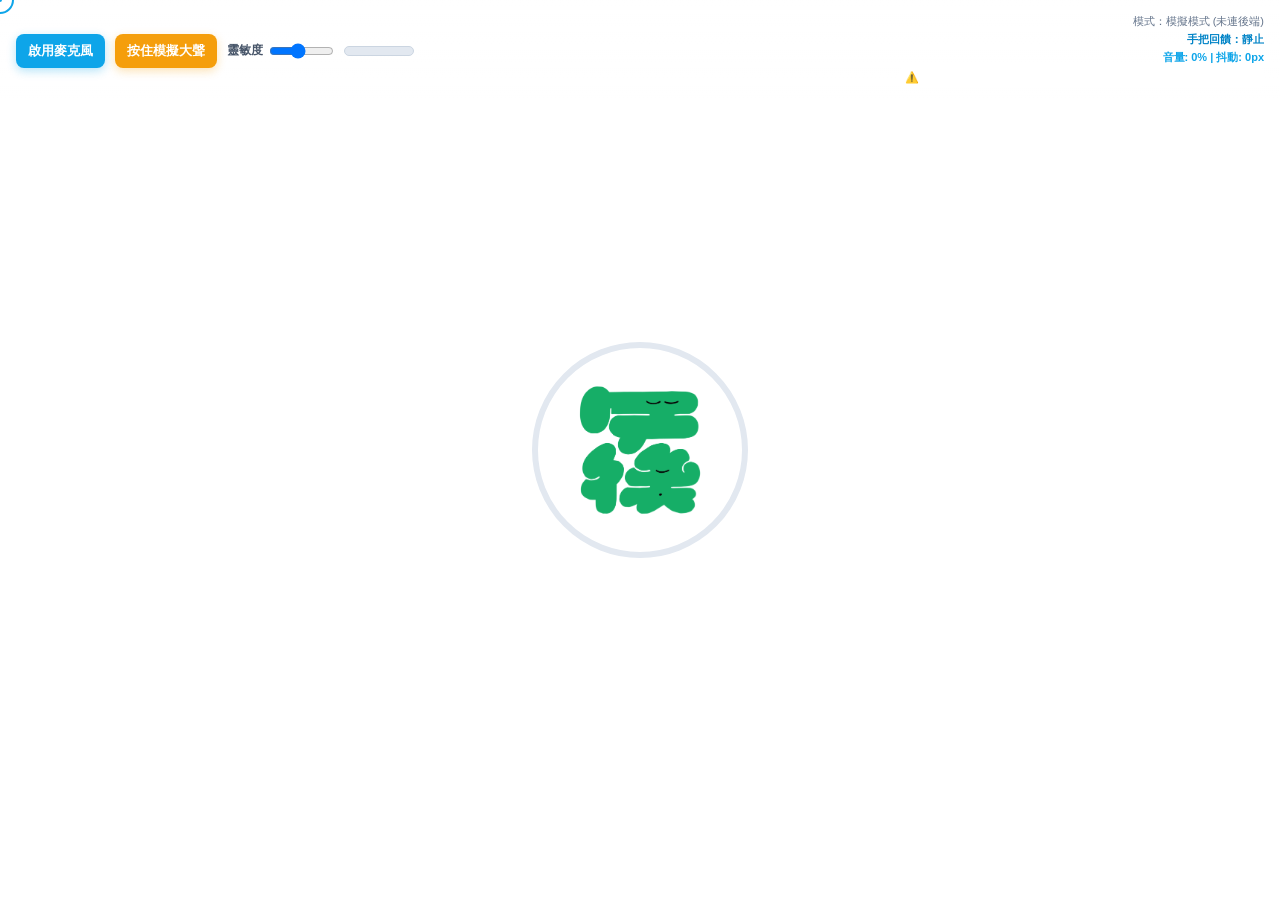
==== index.html @ d6a97cb0 "Add files via upload" ====
<!DOCTYPE html>
<html lang="zh-TW">
<head>
  <meta charset="UTF-8">
  <meta name="viewport" content="width=device-width, initial-scale=1.0, maximum-scale=1.0, user-scalable=no, viewport-fit=cover">
  <title>體感互動測試架構</title>
  <link rel="stylesheet" href="style.css">
</head>
<body>

  <!-- 頂部 HUD 面板 -->
  <header id="hud">
    <div class="hud-controls">
      <button id="mic-toggle-btn" type="button">啟用麥克風</button>
      <button id="test-shake-btn" type="button">按住模擬大聲</button>
      
      <!-- 麥克風靈敏度調節器 -->
      <div class="sensitivity-control" title="麥克風增益靈敏度">
        <label for="gain-slider">靈敏度</label>
        <input type="range" id="gain-slider" min="1" max="8" step="0.5" value="4">
      </div>

      <div id="volume-meter-wrapper" title="即時音量">
        <div id="volume-meter-fill"></div>
      </div>
    </div>

    <div class="hud-status">
      <div id="connection-status">模式：模擬模式 (未連後端)</div>
      <div id="feedback-log">手把回饋：靜止</div>
      <div id="debug-vol">音量: 0 | 抖動: 0px</div>
      <div id="security-warning" class="security-warn" style="display: none;">⚠️ 手機需 HTTPS 才能收音</div>
    </div>
  </header>

  <!-- 互動主場景 -->
  <main id="stage">
    <!-- 主要互動物件 A -->
    <div id="target-object">
      <!-- 充電進度環 (停留超過 1 秒) -->
      <svg class="progress-ring" width="240" height="240">
        <circle class="progress-ring-bg" stroke="#e2e8f0" stroke-width="6" fill="transparent" r="105" cx="120" cy="120"/>
        <circle class="progress-ring-circle" stroke="#0ea5e9" stroke-width="6" fill="transparent" r="105" cx="120" cy="120"/>
      </svg>
      
      <!-- 物件視覺本體 (抖動與 active 即時切換容器) -->
      <div class="visual-container">
        <!-- 實體圖片展示 -->
        <img id="target-img" src="./assets/item_normal.png" alt="互動物件" onerror="this.classList.add('img-load-failed')">
        <!-- 備用替代方塊 -->
        <div class="visual-placeholder" id="target-placeholder">NORMAL</div>
      </div>
    </div>
  </main>

  <!-- 手把/滑鼠/觸控準星 B -->
  <div id="custom-cursor">
    <div class="cursor-crosshair"></div>
  </div>

  <script src="app.js"></script>
</body>
</html>
---- style.css ----
* {
  margin: 0;
  padding: 0;
  box-sizing: border-box;
}

body {
  width: 100vw;
  height: 100vh;
  height: 100dvh;
  background: #ffffff; /* 純白背景 */
  overflow: hidden;
  font-family: -apple-system, BlinkMacSystemFont, "Segoe UI", Roboto, sans-serif;
  user-select: none;
  -webkit-user-select: none;
  touch-action: none;
}

/* 頂部 HUD 面板 */
#hud {
  position: fixed;
  top: 0;
  left: 0;
  width: 100%;
  padding: max(14px, env(safe-area-inset-top)) 16px 12px 16px;
  display: flex;
  flex-direction: row;
  justify-content: space-between;
  align-items: center;
  z-index: 1000;
  pointer-events: none;
  background: linear-gradient(to bottom, rgba(255, 255, 255, 0.95), rgba(255, 255, 255, 0));
}

.hud-controls {
  display: flex;
  align-items: center;
  gap: 10px;
  pointer-events: auto;
  flex-shrink: 0;
}

#mic-toggle-btn {
  padding: 8px 12px;
  background: #0ea5e9;
  border: none;
  border-radius: 8px;
  font-size: 13px;
  font-weight: 700;
  color: #ffffff;
  cursor: pointer;
  box-shadow: 0 3px 10px rgba(14, 165, 233, 0.3);
  transition: all 0.2s ease;
  pointer-events: auto;
  touch-action: auto;
  white-space: nowrap;
}

#mic-toggle-btn:active {
  transform: scale(0.96);
}

#mic-toggle-btn.active {
  background: #059669;
  box-shadow: 0 3px 10px rgba(5, 150, 105, 0.3);
}

#test-shake-btn {
  padding: 8px 12px;
  background: #f59e0b;
  border: none;
  border-radius: 8px;
  font-size: 13px;
  font-weight: 700;
  color: #ffffff;
  cursor: pointer;
  box-shadow: 0 3px 10px rgba(245, 158, 11, 0.3);
  transition: all 0.1s ease;
  pointer-events: auto;
  touch-action: auto;
  white-space: nowrap;
}

#test-shake-btn:active {
  transform: scale(0.94);
  background: #d97706;
}

/* 靈敏度調整區 */
.sensitivity-control {
  display: flex;
  align-items: center;
  gap: 6px;
  font-size: 12px;
  font-weight: 600;
  color: #475569;
}

.sensitivity-control input[type="range"] {
  width: 65px;
  cursor: pointer;
}

#volume-meter-wrapper {
  width: 70px;
  height: 10px;
  background: #e2e8f0;
  border: 1px solid #cbd5e1;
  border-radius: 5px;
  overflow: hidden;
}

#volume-meter-fill {
  width: 0%;
  height: 100%;
  background: #0ea5e9;
  transition: width 0.04s ease-out;
}

.hud-status {
  display: flex;
  flex-direction: column;
  align-items: flex-end;
  gap: 3px;
  color: #64748b;
  font-size: 11px;
  font-weight: 500;
  pointer-events: none;
}

#feedback-log {
  color: #0284c7;
  font-weight: 600;
}

#debug-vol {
  color: #0ea5e9;
  font-weight: bold;
}

.security-warn {
  color: #ffffff !important;
  font-weight: bold;
  background: #ffffff;
  padding: 2px 6px;
  border-radius: 4px;
}

@media (max-width: 600px) {
  #hud {
    flex-direction: column;
    align-items: stretch;
    gap: 8px;
    padding-left: 12px;
    padding-right: 12px;
  }

  .hud-controls {
    justify-content: space-between;
    width: 100%;
    flex-wrap: wrap;
  }

  .sensitivity-control {
    order: 3;
  }

  #volume-meter-wrapper {
    order: 4;
    flex-grow: 1;
    max-width: 80px;
  }

  .hud-status {
    flex-direction: row;
    flex-wrap: wrap;
    justify-content: space-between;
    align-items: center;
    font-size: 11px;
    border-top: 1px solid #f1f5f9;
    padding-top: 4px;
  }
}

/* 舞臺與主體物件 */
#stage {
  width: 100%;
  height: 100%;
  display: flex;
  justify-content: center;
  align-items: center;
  position: relative;
  z-index: 10;
}

#target-object {
  position: relative;
  width: 240px;
  height: 240px;
  display: flex;
  justify-content: center;
  align-items: center;
}

.progress-ring {
  position: absolute;
  top: 0;
  left: 0;
  transform: rotate(-90deg);
  pointer-events: none;
}

.progress-ring-circle {
  transition: stroke-dashoffset 0.05s linear;
}

/* 視覺主體容器（由 JS 控制抖動） */
.visual-container {
  width: 160px;
  height: 160px;
  border-radius: 28px;
  display: flex;
  justify-content: center;
  align-items: center;
  transform-origin: center center;
  will-change: transform;
  transition: filter 0.2s ease;
}

.visual-container.is-active {
  filter: drop-shadow(0 0 20px rgb(255, 255, 255));
}

#target-img {
  width: 100%;
  height: 100%;
  object-fit: contain;
  pointer-events: none;
  display: block;
}

#target-img.img-load-failed {
  display: none;
}

/* 備用色塊 */
.visual-placeholder {
  display: none;
  width: 100%;
  height: 100%;
  background: linear-gradient(135deg, #3b82f6, #8b5cf6);
  border-radius: 28px;
  justify-content: center;
  align-items: center;
  color: #ffffff;
  font-weight: bold;
  font-size: 18px;
  box-shadow: 0 12px 28px rgba(59, 130, 246, 0.25);
  transition: background 0.3s ease;
}

#target-img.img-load-failed + .visual-placeholder {
  display: flex;
}

.visual-placeholder.active-state {
  background: linear-gradient(135deg, #ffffff00, #fffffe);
  box-shadow: 0 12px 28px rgb(255, 255, 255);
}

/* 準星樣式 */
#custom-cursor {
  position: fixed;
  top: 0;
  left: 0;
  width: 28px;
  height: 28px;
  border: 2px solid #0ea5e9;
  border-radius: 50%;
  transform: translate(-50%, -50%);
  pointer-events: none;
  z-index: 9999;
  transition: width 0.1s, height 0.1s, border-color 0.2s;
}

.cursor-crosshair {
  width: 4px;
  height: 4px;
  background: #0ea5e9;
  border-radius: 50%;
  position: absolute;
  top: 50%;
  left: 50%;
  transform: translate(-50%, -50%);
}

#custom-cursor.active {
  width: 38px;
  height: 38px;
  border-color: #ffffff;
  background: rgb(255, 255, 255);
}

#custom-cursor.active .cursor-crosshair {
  background: #ffffff;
}
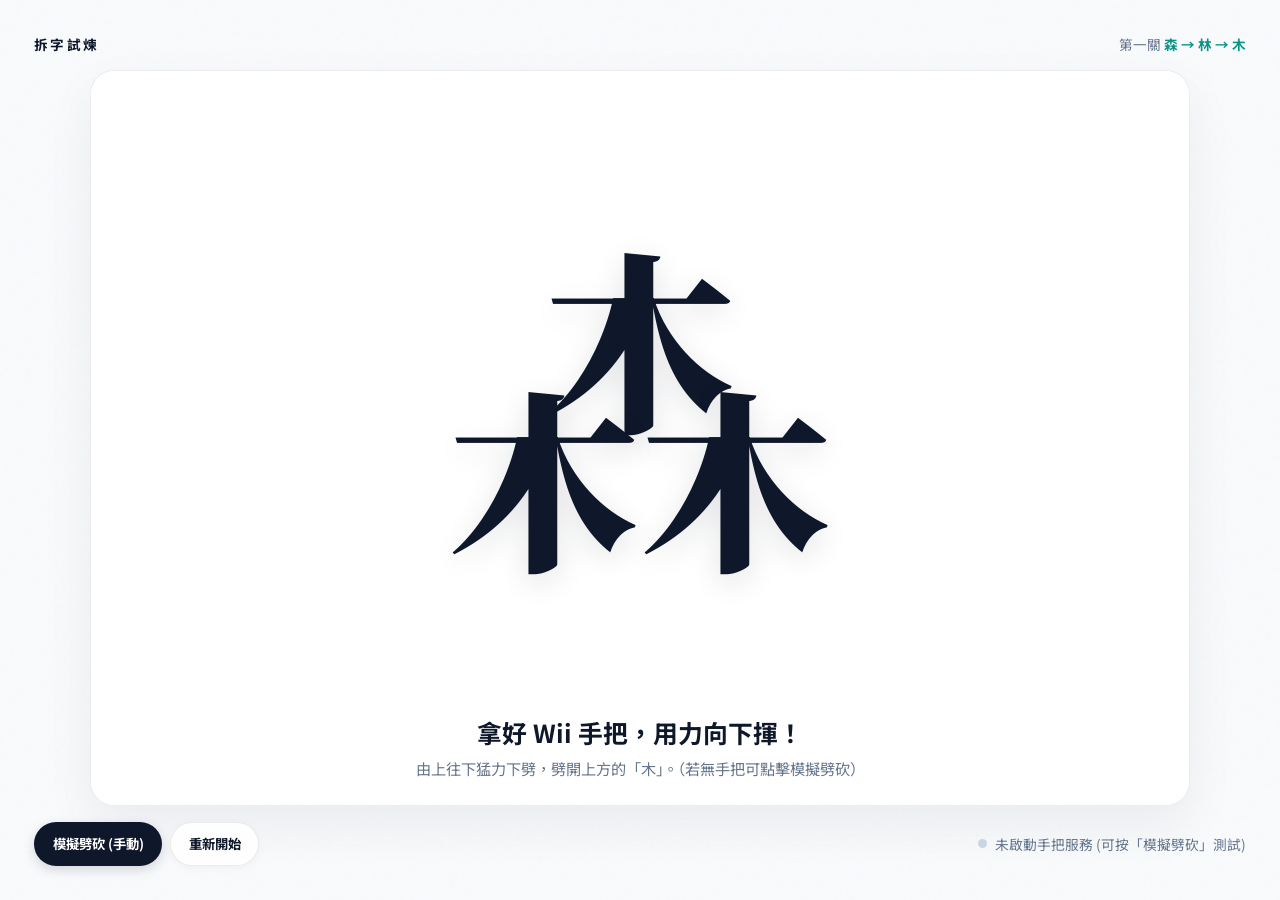
==== commit 6c0b17bf: "Add files via upload" ====
--- a/index.html
+++ b/index.html
@@ -1,63 +1,342 @@
-<!DOCTYPE html>
-<html lang="zh-TW">
+<!doctype html>
+<html lang="zh-Hant">
 <head>
-  <meta charset="UTF-8">
-  <meta name="viewport" content="width=device-width, initial-scale=1.0, maximum-scale=1.0, user-scalable=no, viewport-fit=cover">
-  <title>體感互動測試架構</title>
-  <link rel="stylesheet" href="style.css">
+  <meta charset="utf-8" />
+  <meta name="viewport" content="width=device-width,initial-scale=1,viewport-fit=cover" />
+  <meta name="theme-color" content="#f8fafc" />
+  <title>拆字試煉｜森 → 林 → 木</title>
+  <meta name="description" content="以 Wii 手把體感揮擊，讓「森」變成「木」的互動原型。" />
+
+  <link rel="preconnect" href="https://fonts.googleapis.com">
+  <link rel="preconnect" href="https://fonts.gstatic.com" crossorigin>
+  <link href="https://fonts.googleapis.com/css2?family=Noto+Sans+TC:wght@400;500;700;900&family=Noto+Serif+TC:wght@600;900&display=swap" rel="stylesheet">
+
+  <style>
+    :root{
+      color-scheme: light;
+      --bg-base: #f8fafc;
+      --ink: #0f172a;
+      --muted: #64748b;
+      --red: #e11d48;
+      --cyan: #0d9488;
+      --panel: rgba(255,255,255,.85);
+      --stage-bg: #ffffff;
+      --border-color: rgba(15,23,42,.08);
+      --font-sans: "Noto Sans TC", "Source Han Sans TC", system-ui, sans-serif;
+      --font-serif: "Noto Serif TC", "Source Han Serif TC", serif;
+    }
+    *{box-sizing:border-box}
+    html,body{
+      margin:0;
+      min-height:100%;
+      background:var(--bg-base);
+      color:var(--ink);
+      font-family:var(--font-sans);
+      overflow:hidden;
+    }
+    body:before{
+      content:"";
+      position:fixed;
+      inset:0;
+      background:radial-gradient(circle at 50% 35%, #e2e8f0 0, transparent 60%), linear-gradient(135deg, #f8fafc, #edf2f7 65%);
+      z-index:-2;
+    }
+    .grain{position:fixed;inset:0;pointer-events:none;opacity:.08;background-image:url("data:image/svg+xml,%3Csvg viewBox='0 0 180 180' xmlns='http://www.w3.org/2000/svg'%3E%3Cfilter id='n'%3E%3CfeTurbulence type='fractalNoise' baseFrequency='.9' numOctaves='4' stitchTiles='stitch'/%3E%3C/filter%3E%3Crect width='100%25' height='100%25' filter='url(%23n)' opacity='.22'/%3E%3C/svg%3E")}
+    main{min-height:100svh;display:grid;grid-template-rows:auto 1fr auto;padding:clamp(16px,3vw,34px);gap:16px}
+    header,.footer{display:flex;align-items:center;justify-content:space-between;gap:14px;z-index:3}
+    .brand{font-size:.85rem;font-weight:700;letter-spacing:.18em;color:var(--ink)}.step{color:var(--muted);font-size:.85rem}.step b{color:var(--cyan)}
+    
+    .stage{
+      position:relative;
+      width:min(100%,1100px);
+      height:100%;
+      min-height:460px;
+      margin:auto;
+      border:1px solid var(--border-color);
+      border-radius:24px;
+      overflow:hidden;
+      background:var(--stage-bg);
+      box-shadow:0 20px 50px rgba(15, 23, 42, 0.06);
+    }
+    video,canvas{position:absolute;inset:0;width:100%;height:100%;object-fit:cover;transform:scaleX(-1)}
+    video{opacity:.12;filter:saturate(.2) contrast(1.1)}
+    canvas{z-index:2;transform:none}
+    .shade{position:absolute;inset:0;background:linear-gradient(90deg,rgba(255,255,255,.6),transparent 35%,transparent 65%,rgba(255,255,255,.6));z-index:1;pointer-events:none}
+    
+    .word{
+      position:absolute;
+      z-index:2;
+      left:50%;
+      top:45%;
+      transform:translate(-50%,-50%);
+      width:2em;
+      height:1.7em;
+      font-family:var(--font-serif) !important;
+      font-size:clamp(6rem,18vw,12rem);
+      font-weight:900;
+      line-height:1;
+      color:var(--ink);
+      text-shadow:0 8px 30px rgba(15, 23, 42, 0.12);
+      user-select:none;
+      pointer-events:none;
+    }
+    .char{
+      position:absolute;
+      display:block;
+      width:1em;
+      height:1em;
+      text-align:center;
+      font-family:var(--font-serif) !important;
+      will-change:transform,opacity;
+      transition:transform .55s cubic-bezier(.2,.75,.25,1);
+    }
+    .char.top{left:.5em;top:0}.char.left{left:0;top:.72em}.char.right{left:1em;top:.72em;transform-origin:50% 80%}
+    .slash{position:absolute;z-index:4;width:240px;height:6px;background:linear-gradient(90deg,transparent,#fff 35%,var(--red));box-shadow:0 0 18px var(--red);border-radius:50%;opacity:0;transform:rotate(65deg);pointer-events:none}
+    
+    .message{position:absolute;left:50%;bottom:26px;z-index:4;transform:translateX(-50%);text-align:center;width:min(90%,560px)}
+    .message h1{margin:0;font-size:clamp(1.1rem,2.4vw,1.55rem);font-family:var(--font-sans);color:var(--ink)}
+    .message p{margin:.45rem 0 0;color:var(--muted);font-size:.95rem;font-family:var(--font-sans)}
+    
+    button{
+      appearance:none;
+      border:1px solid var(--border-color);
+      background:var(--panel);
+      color:var(--ink);
+      border-radius:999px;
+      padding:.72rem 1.1rem;
+      font-family:var(--font-sans);
+      font-weight:700;
+      cursor:pointer;
+      backdrop-filter:blur(12px);
+      box-shadow:0 2px 8px rgba(15, 23, 42, 0.04);
+      transition:all .2s ease;
+    }
+    button:hover{border-color:var(--cyan);color:var(--cyan);background:#ffffff}
+    button.primary{background:var(--ink);color:#ffffff;border-color:transparent;box-shadow:0 4px 12px rgba(15, 23, 42, 0.15)}
+    button.primary:hover{background:#1e293b}
+    
+    .controls{display:flex;gap:8px;flex-wrap:wrap}
+    .status{display:flex;align-items:center;gap:8px;color:var(--muted);font-size:.86rem;font-family:var(--font-sans)}
+    .dot{width:9px;height:9px;border-radius:50%;background:#cbd5e1}
+    .dot.on{background:var(--cyan);box-shadow:0 0 10px var(--cyan)}
+    
+    .step-one .top{animation:fall-left .9s cubic-bezier(.2,.75,.25,1) forwards}
+    .complete .top{opacity:0}
+    .complete .right{animation:fall .9s cubic-bezier(.2,.75,.25,1) forwards}
+    .complete .left{transform:translateX(.5em)}
+    .striking .slash{animation:slash .45s ease-out}
+    .complete .message h1{color:var(--cyan)}
+    
+    @keyframes fall{25%{transform:translate(22px,8px) rotate(10deg)}100%{transform:translate(120px,75vh) rotate(85deg);opacity:0}}
+    @keyframes fall-left{25%{transform:translate(-18px,8px) rotate(-8deg)}100%{transform:translate(-120px,75vh) rotate(-80deg);opacity:0}}
+    @keyframes slash{0%{opacity:0;transform:rotate(65deg) scaleX(.2)}30%{opacity:1}100%{opacity:0;transform:rotate(65deg) scaleX(1.4)}}
+    @media(max-width:700px){main{padding:12px}.stage{min-height:0}.footer{align-items:flex-end}.status{display:none}.message{bottom:18px}.message p{font-size:.83rem}}
+    
+    #live-forest{position:absolute;inset:0;transform:none;z-index:2;pointer-events:none}
+    #overlay{z-index:3}
+    #model-loading{
+      position:absolute;
+      inset:20% 10% auto;
+      text-align:center;
+      z-index:5;
+      padding:20px;
+      background:#ffffff;
+      border:1px solid var(--border-color);
+      border-radius:12px;
+      font-family:var(--font-sans);
+      color:var(--muted);
+      box-shadow:0 10px 25px rgba(0,0,0,0.05);
+    }
+    .word[hidden]{display:none !important}
+    #model-loading[hidden]{display:none !important}
+  </style>
+
+  <link rel="stylesheet" href="interaction.css">
+
+  <!-- ==================== Live2D 核心執行引擎載入 ==================== -->
+  <!-- 1. Pixi.js (優先讀取本地 vendor，若無自動載入 CDN) -->
+  <script src="vendor/pixi.min.js" onerror="this.onerror=null;this.src='https://cdn.jsdelivr.net/npm/pixi.js@6.5.8/dist/browser/pixi.min.js'"></script>
+  <!-- 2. Live2D Cubism Core 官方核心 (支援 Cubism 4 與 5) -->
+  <script src="https://cubism.live2d.com/sdk-web/core/06/live2dcubismcore.min.js"></script>
+  <!-- 3. Pixi Live2D 適配套件 (優先讀取本地 vendor，若無自動載入 CDN) -->
+  <script src="vendor/cubism4.min.js" onerror="this.onerror=null;this.src='https://cdn.jsdelivr.net/npm/pixi-live2d-display@0.4.0/dist/cubism4.min.js'"></script>
+
+  <script src="interaction.js"></script>
+  <script src="forest-tracking.js"></script>
 </head>
 <body>
-
-  <!-- 頂部 HUD 面板 -->
-  <header id="hud">
-    <div class="hud-controls">
-      <button id="mic-toggle-btn" type="button">啟用麥克風</button>
-      <button id="test-shake-btn" type="button">按住模擬大聲</button>
+  <div class="grain"></div>
+  <main>
+    <header>
+      <div class="brand">拆字試煉</div>
+      <div class="step">第一關 <b>森 → 林 → 木</b></div>
+    </header>
+
+    <section class="stage" id="stage" aria-label="互動區">
+      <video id="camera" autoplay muted playsinline hidden></video>
+      <canvas id="overlay"></canvas>
+      <div class="shade"></div>
       
-      <!-- 麥克風靈敏度調節器 -->
-      <div class="sensitivity-control" title="麥克風增益靈敏度">
-        <label for="gain-slider">靈敏度</label>
-        <input type="range" id="gain-slider" min="1" max="8" step="0.5" value="4">
+      <div id="model-loading" role="status">正在載入 Live2D 模型…</div>
+      
+      <!-- 文字備用 (Live2D 載入完成後會自動切為 hidden) -->
+      <div class="word" hidden aria-label="森">
+        <span class="char top">木</span>
+        <span class="char left">木</span>
+        <span class="char right">木</span>
       </div>
-
-      <div id="volume-meter-wrapper" title="即時音量">
-        <div id="volume-meter-fill"></div>
+      
+      <div class="slash" id="slash"></div>
+      <div class="message">
+        <h1 id="title">拿好 Wii 手把，用力向下揮！</h1>
+        <p id="hint">由上往下猛力下劈，劈開上方的「木」。（若無手把可點擊模擬劈砍）</p>
       </div>
-    </div>
-
-    <div class="hud-status">
-      <div id="connection-status">模式：模擬模式 (未連後端)</div>
-      <div id="feedback-log">手把回饋：靜止</div>
-      <div id="debug-vol">音量: 0 | 抖動: 0px</div>
-      <div id="security-warning" class="security-warn" style="display: none;">⚠️ 手機需 HTTPS 才能收音</div>
-    </div>
-  </header>
-
-  <!-- 互動主場景 -->
-  <main id="stage">
-    <!-- 主要互動物件 A -->
-    <div id="target-object">
-      <!-- 充電進度環 (停留超過 1 秒) -->
-      <svg class="progress-ring" width="240" height="240">
-        <circle class="progress-ring-bg" stroke="#e2e8f0" stroke-width="6" fill="transparent" r="105" cx="120" cy="120"/>
-        <circle class="progress-ring-circle" stroke="#0ea5e9" stroke-width="6" fill="transparent" r="105" cx="120" cy="120"/>
-      </svg>
-      
-      <!-- 物件視覺本體 (抖動與 active 即時切換容器) -->
-      <div class="visual-container">
-        <!-- 實體圖片展示 -->
-        <img id="target-img" src="./assets/item_normal.png" alt="互動物件" onerror="this.classList.add('img-load-failed')">
-        <!-- 備用替代方塊 -->
-        <div class="visual-placeholder" id="target-placeholder">NORMAL</div>
+    </section>
+
+    <div class="footer">
+      <div class="controls">
+        <button class="primary" id="demo">模擬劈砍 (手動)</button>
+        <button id="reset">重新開始</button>
+      </div>
+      <div class="status">
+        <span class="dot" id="dot"></span>
+        <span id="status">手把連線狀態：偵測中...</span>
       </div>
     </div>
   </main>
 
-  <!-- 手把/滑鼠/觸控準星 B -->
-  <div id="custom-cursor">
-    <div class="cursor-crosshair"></div>
-  </div>
-
-  <script src="app.js"></script>
+  <!-- 載入 Live2D 樹林控制器腳本 -->
+  <script src="live-forest.js"></script>
+
+  <script>
+    const stage = document.querySelector('#stage');
+    const title = document.querySelector('#title');
+    const hint = document.querySelector('#hint');
+    const status = document.querySelector('#status');
+    const dot = document.querySelector('#dot');
+    const demoBtn = document.querySelector('#demo');
+    const resetBtn = document.querySelector('#reset');
+    const notice = document.querySelector('#model-loading');
+    const wordElem = document.querySelector('.word');
+
+    let step = 0;
+    let locked = false;
+    let playRevision = 0;
+    let slashCooldown = false;
+
+    // 超時安全容錯：若網路卡住未載入 Live2D，退回字體模式
+    setTimeout(() => {
+      if (!window.forestPlayer?.ready) {
+        console.warn('Live2D 載入逾時，切換為備用向量模式。');
+        if (notice) notice.hidden = true;
+        if (wordElem) wordElem.hidden = false;
+        if (window.forestPlayer) {
+          window.forestPlayer.ready = true;
+          window.forestPlayer.isFallback = true;
+        }
+      }
+    }, 4500);
+
+    async function trigger() {
+      if (locked || step > 1) return;
+      if (window.forestPlayer && !window.forestPlayer.ready) return;
+
+      locked = true;
+      const rev = playRevision;
+      const current = step;
+
+      title.textContent = '砍中了！';
+      hint.textContent = '';
+
+      stage.classList.add('striking');
+      setTimeout(() => stage.classList.remove('striking'), 450);
+
+      // 觸發 Live2D cut 動畫
+      if (window.forestPlayer?.isFallback) {
+        if (current === 0) stage.classList.add('step-one');
+        if (current === 1) stage.classList.add('complete');
+      } else if (window.forestPlayer?.cut) {
+        const success = await window.forestPlayer.cut(current);
+        if (!success || rev !== playRevision) {
+          locked = false;
+          return;
+        }
+      }
+
+      step = current + 1;
+      locked = false;
+
+      if (step === 1) {
+        title.textContent = '「森」變成「林」了！';
+        hint.textContent = '再用力向下劈一次，劈開左邊的「木」。';
+      } else {
+        title.textContent = '成功！剩下一個「木」';
+        hint.textContent = '完成了！請前往下一關。';
+        stage.classList.add('complete');
+      }
+    }
+
+    function reset() {
+      playRevision++;
+      window.forestPlayer?.reset?.();
+      step = 0;
+      locked = false;
+      slashCooldown = false;
+      stage.classList.remove('step-one', 'complete', 'striking');
+      title.textContent = '拿好 Wii 手把，用力向下揮！';
+      hint.textContent = '由上往下猛力下劈，劈開上方的「木」。（若無手把可點擊模擬劈砍）';
+    }
+
+    demoBtn.addEventListener('click', () => trigger());
+    resetBtn.addEventListener('click', reset);
+
+    // Wii WebSocket 連線
+    try {
+      const ws = new WebSocket('ws://localhost:8080');
+      ws.onopen = () => {
+        dot.classList.add('on');
+        status.textContent = 'Wii 手把已連線 (等待揮擊)';
+      };
+
+      ws.onmessage = (event) => {
+        let data = null;
+        try { data = JSON.parse(event.data); } catch (e) { return; }
+        const accel = data.accel || (data.payload && data.payload.accel);
+        if (!accel) return;
+
+        const force = Math.sqrt(accel.x * accel.x + accel.y * accel.y + accel.z * accel.z);
+        const SLASH_THRESHOLD = 2.3;
+
+        if (force > SLASH_THRESHOLD && !slashCooldown && !locked && step <= 1) {
+          slashCooldown = true;
+          trigger();
+          if (ws.readyState === WebSocket.OPEN) {
+            ws.send(JSON.stringify({ action: 'rumble', duration: 220 }));
+          }
+          setTimeout(() => { slashCooldown = false; }, 600);
+        }
+      };
+
+      ws.onerror = () => {
+        status.textContent = '未啟動手把服務 (可按「模擬劈砍」測試)';
+        dot.classList.remove('on');
+      };
+    } catch(e) {
+      status.textContent = '純網頁展示模式';
+    }
+
+    // 下一關
+    const continueLink = document.createElement('button');
+    continueLink.id = 'next';
+    continueLink.className = 'next-level';
+    continueLink.hidden = true;
+    continueLink.textContent = '下一關';
+    continueLink.onclick = () => location.assign('levels.html');
+    stage.append(continueLink);
+
+    new MutationObserver(() => {
+      continueLink.hidden = !stage.classList.contains('complete');
+    }).observe(stage, { attributes: true, attributeFilter: ['class'] });
+  </script>
 </body>
 </html>
--- a/interaction.css
+++ b/interaction.css
@@ -0,0 +1,78 @@
+@import url('https://fonts.googleapis.com/css2?family=Noto+Sans+TC:wght@400;500;700;900&family=Noto+Serif+TC:wght@600;900&display=swap');
+
+:root {
+  --learning-letter-size: clamp(6rem, 18vw, 12rem);
+  --font-serif: "Noto Serif TC", "Source Han Serif TC", serif;
+  --font-sans: "Noto Sans TC", "Source Han Sans TC", system-ui, sans-serif;
+}
+
+.word, #letters, .word span, #letters span {
+  font-size: var(--learning-letter-size);
+  font-family: var(--font-serif) !important;
+  font-weight: 900;
+  line-height: 1;
+}
+
+#stage .next-level {
+  position: absolute;
+  top: 20px;
+  right: 20px;
+  z-index: 8;
+  min-width: 150px;
+  padding: 14px 20px 24px;
+  background: #0f172a;
+  color: #ffffff;
+  border: 1px solid transparent;
+  border-radius: 999px;
+  font-family: var(--font-sans) !important;
+  font-size: 16px;
+  font-weight: 700;
+  cursor: pointer;
+  overflow: hidden;
+  text-align: center;
+  box-shadow: 0 8px 24px rgba(15, 23, 42, 0.15);
+  transition: all .2s ease;
+}
+
+#stage .next-level:hover {
+  background: #1e293b;
+  transform: translateY(-2px);
+}
+
+#stage .next-level::after {
+  content: '手停留 1 秒，也可點擊';
+  display: block;
+  font-size: 12px;
+  font-weight: 400;
+  color: #94a3b8;
+  margin-top: 4px;
+}
+
+#stage .next-level::before {
+  content: '';
+  position: absolute;
+  bottom: 8px;
+  left: 15%;
+  width: calc(var(--hold, 0) * 70%);
+  height: 4px;
+  background: #0d9488;
+  border-radius: 4px;
+  transition: width .06s linear;
+}
+
+#stage .next-level[hidden] {
+  display: none !important;
+}
+
+.hand-pointer {
+  position: fixed;
+  z-index: 100;
+  width: 24px;
+  height: 24px;
+  border: 2px solid #ffffff;
+  border-radius: 50%;
+  background: #0d9488cc;
+  box-shadow: 0 0 14px rgba(13, 148, 136, 0.4);
+  transform: translate(-50%, -50%);
+  pointer-events: none;
+}
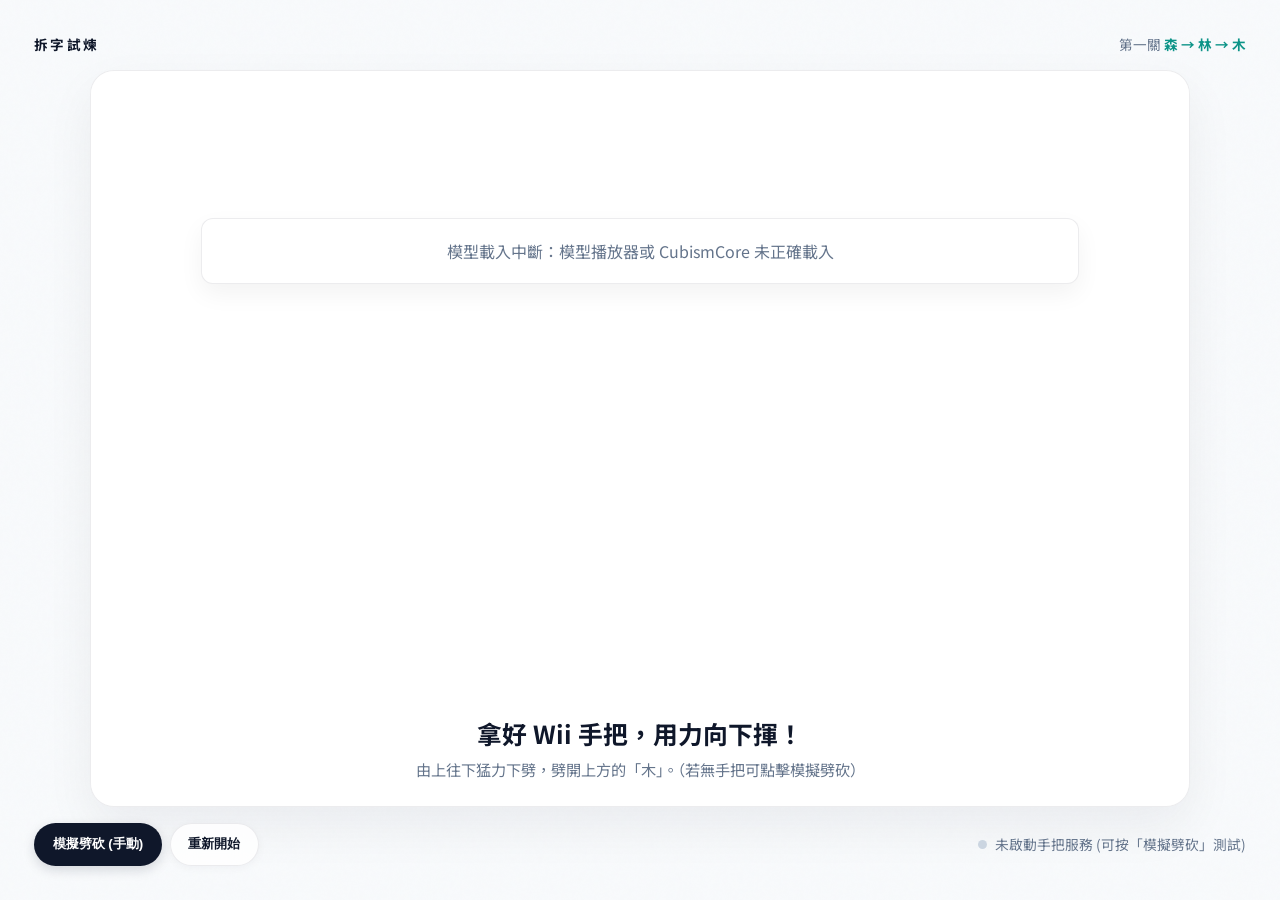
==== commit 80a10d49: "Add files via upload" ====
--- a/index.html
+++ b/index.html
@@ -12,143 +12,201 @@
   <link href="https://fonts.googleapis.com/css2?family=Noto+Sans+TC:wght@400;500;700;900&family=Noto+Serif+TC:wght@600;900&display=swap" rel="stylesheet">
 
   <style>
-    :root{
-      color-scheme: light;
-      --bg-base: #f8fafc;
+    :root {
+      --bg: #f8fafc;
       --ink: #0f172a;
       --muted: #64748b;
+      --cyan: #0d9488;
       --red: #e11d48;
-      --cyan: #0d9488;
-      --panel: rgba(255,255,255,.85);
-      --stage-bg: #ffffff;
-      --border-color: rgba(15,23,42,.08);
-      --font-sans: "Noto Sans TC", "Source Han Sans TC", system-ui, sans-serif;
-      --font-serif: "Noto Serif TC", "Source Han Serif TC", serif;
-    }
-    *{box-sizing:border-box}
-    html,body{
-      margin:0;
-      min-height:100%;
-      background:var(--bg-base);
-      color:var(--ink);
-      font-family:var(--font-sans);
-      overflow:hidden;
-    }
-    body:before{
-      content:"";
-      position:fixed;
-      inset:0;
-      background:radial-gradient(circle at 50% 35%, #e2e8f0 0, transparent 60%), linear-gradient(135deg, #f8fafc, #edf2f7 65%);
-      z-index:-2;
-    }
-    .grain{position:fixed;inset:0;pointer-events:none;opacity:.08;background-image:url("data:image/svg+xml,%3Csvg viewBox='0 0 180 180' xmlns='http://www.w3.org/2000/svg'%3E%3Cfilter id='n'%3E%3CfeTurbulence type='fractalNoise' baseFrequency='.9' numOctaves='4' stitchTiles='stitch'/%3E%3C/filter%3E%3Crect width='100%25' height='100%25' filter='url(%23n)' opacity='.22'/%3E%3C/svg%3E")}
-    main{min-height:100svh;display:grid;grid-template-rows:auto 1fr auto;padding:clamp(16px,3vw,34px);gap:16px}
-    header,.footer{display:flex;align-items:center;justify-content:space-between;gap:14px;z-index:3}
-    .brand{font-size:.85rem;font-weight:700;letter-spacing:.18em;color:var(--ink)}.step{color:var(--muted);font-size:.85rem}.step b{color:var(--cyan)}
-    
-    .stage{
-      position:relative;
-      width:min(100%,1100px);
-      height:100%;
-      min-height:460px;
-      margin:auto;
-      border:1px solid var(--border-color);
-      border-radius:24px;
-      overflow:hidden;
-      background:var(--stage-bg);
-      box-shadow:0 20px 50px rgba(15, 23, 42, 0.06);
-    }
-    video,canvas{position:absolute;inset:0;width:100%;height:100%;object-fit:cover;transform:scaleX(-1)}
-    video{opacity:.12;filter:saturate(.2) contrast(1.1)}
-    canvas{z-index:2;transform:none}
-    .shade{position:absolute;inset:0;background:linear-gradient(90deg,rgba(255,255,255,.6),transparent 35%,transparent 65%,rgba(255,255,255,.6));z-index:1;pointer-events:none}
-    
-    .word{
-      position:absolute;
-      z-index:2;
-      left:50%;
-      top:45%;
-      transform:translate(-50%,-50%);
-      width:2em;
-      height:1.7em;
-      font-family:var(--font-serif) !important;
-      font-size:clamp(6rem,18vw,12rem);
-      font-weight:900;
-      line-height:1;
-      color:var(--ink);
-      text-shadow:0 8px 30px rgba(15, 23, 42, 0.12);
-      user-select:none;
-      pointer-events:none;
-    }
-    .char{
-      position:absolute;
-      display:block;
-      width:1em;
-      height:1em;
-      text-align:center;
-      font-family:var(--font-serif) !important;
-      will-change:transform,opacity;
-      transition:transform .55s cubic-bezier(.2,.75,.25,1);
-    }
-    .char.top{left:.5em;top:0}.char.left{left:0;top:.72em}.char.right{left:1em;top:.72em;transform-origin:50% 80%}
-    .slash{position:absolute;z-index:4;width:240px;height:6px;background:linear-gradient(90deg,transparent,#fff 35%,var(--red));box-shadow:0 0 18px var(--red);border-radius:50%;opacity:0;transform:rotate(65deg);pointer-events:none}
-    
-    .message{position:absolute;left:50%;bottom:26px;z-index:4;transform:translateX(-50%);text-align:center;width:min(90%,560px)}
-    .message h1{margin:0;font-size:clamp(1.1rem,2.4vw,1.55rem);font-family:var(--font-sans);color:var(--ink)}
-    .message p{margin:.45rem 0 0;color:var(--muted);font-size:.95rem;font-family:var(--font-sans)}
-    
-    button{
-      appearance:none;
-      border:1px solid var(--border-color);
-      background:var(--panel);
-      color:var(--ink);
-      border-radius:999px;
-      padding:.72rem 1.1rem;
-      font-family:var(--font-sans);
-      font-weight:700;
-      cursor:pointer;
-      backdrop-filter:blur(12px);
-      box-shadow:0 2px 8px rgba(15, 23, 42, 0.04);
-      transition:all .2s ease;
-    }
-    button:hover{border-color:var(--cyan);color:var(--cyan);background:#ffffff}
-    button.primary{background:var(--ink);color:#ffffff;border-color:transparent;box-shadow:0 4px 12px rgba(15, 23, 42, 0.15)}
-    button.primary:hover{background:#1e293b}
-    
-    .controls{display:flex;gap:8px;flex-wrap:wrap}
-    .status{display:flex;align-items:center;gap:8px;color:var(--muted);font-size:.86rem;font-family:var(--font-sans)}
-    .dot{width:9px;height:9px;border-radius:50%;background:#cbd5e1}
-    .dot.on{background:var(--cyan);box-shadow:0 0 10px var(--cyan)}
-    
-    .step-one .top{animation:fall-left .9s cubic-bezier(.2,.75,.25,1) forwards}
-    .complete .top{opacity:0}
-    .complete .right{animation:fall .9s cubic-bezier(.2,.75,.25,1) forwards}
-    .complete .left{transform:translateX(.5em)}
-    .striking .slash{animation:slash .45s ease-out}
-    .complete .message h1{color:var(--cyan)}
-    
-    @keyframes fall{25%{transform:translate(22px,8px) rotate(10deg)}100%{transform:translate(120px,75vh) rotate(85deg);opacity:0}}
-    @keyframes fall-left{25%{transform:translate(-18px,8px) rotate(-8deg)}100%{transform:translate(-120px,75vh) rotate(-80deg);opacity:0}}
-    @keyframes slash{0%{opacity:0;transform:rotate(65deg) scaleX(.2)}30%{opacity:1}100%{opacity:0;transform:rotate(65deg) scaleX(1.4)}}
-    @media(max-width:700px){main{padding:12px}.stage{min-height:0}.footer{align-items:flex-end}.status{display:none}.message{bottom:18px}.message p{font-size:.83rem}}
-    
-    #live-forest{position:absolute;inset:0;transform:none;z-index:2;pointer-events:none}
-    #overlay{z-index:3}
-    #model-loading{
-      position:absolute;
-      inset:20% 10% auto;
-      text-align:center;
-      z-index:5;
-      padding:20px;
-      background:#ffffff;
-      border:1px solid var(--border-color);
-      border-radius:12px;
-      font-family:var(--font-sans);
-      color:var(--muted);
-      box-shadow:0 10px 25px rgba(0,0,0,0.05);
-    }
-    .word[hidden]{display:none !important}
-    #model-loading[hidden]{display:none !important}
+      --panel: rgba(255,255,255,.82);
+      --stage: #fff;
+      --line: rgba(15,23,42,.08);
+      --font-sans: "Noto Sans TC", system-ui, sans-serif;
+      --font-serif: "Noto Serif TC", serif;
+    }
+    * { box-sizing: border-box }
+    html, body {
+      margin: 0;
+      min-height: 100%;
+      background: var(--bg);
+      color: var(--ink);
+      font-family: var(--font-sans);
+      overflow: hidden;
+    }
+    body::before {
+      content: "";
+      position: fixed;
+      inset: 0;
+      background: radial-gradient(circle at 50% 35%, #e2e8f0 0, transparent 60%), linear-gradient(135deg, #f8fafc, #edf2f7 65%);
+      z-index: -2;
+    }
+    .grain {
+      position: fixed;
+      inset: 0;
+      pointer-events: none;
+      opacity: .08;
+      background-image: url("data:image/svg+xml,%3Csvg viewBox='0 0 180 180' xmlns='http://www.w3.org/2000/svg'%3E%3Cfilter id='n'%3E%3CfeTurbulence type='fractalNoise' baseFrequency='.9' numOctaves='4' stitchTiles='stitch'/%3E%3C/filter%3E%3Crect width='100%25' height='100%25' filter='url(%23n)' opacity='.22'/%3E%3C/svg%3E");
+    }
+    main {
+      min-height: 100svh;
+      display: grid;
+      grid-template-rows: auto 1fr auto;
+      padding: clamp(16px, 3vw, 34px);
+      gap: 16px;
+    }
+    header, .footer {
+      display: flex;
+      align-items: center;
+      justify-content: space-between;
+      gap: 14px;
+      z-index: 3;
+    }
+    .brand { font-size: .85rem; font-weight: 700; letter-spacing: .18em }
+    .step { font-size: .85rem; color: var(--muted) }
+    .step b { color: var(--cyan) }
+    .stage {
+      position: relative;
+      width: min(100%, 1100px);
+      height: 100%;
+      min-height: 460px;
+      margin: auto;
+      border: 1px solid var(--line);
+      border-radius: 24px;
+      overflow: hidden;
+      background: var(--stage);
+      box-shadow: 0 20px 50px rgba(15,23,42,.06);
+    }
+    video, canvas {
+      position: absolute;
+      inset: 0;
+      width: 100%;
+      height: 100%;
+      object-fit: cover;
+      transform: scaleX(-1);
+    }
+    video { opacity: .12; filter: saturate(.2) contrast(1.1) }
+    canvas { z-index: 2; transform: none }
+    #live-forest { position: absolute; inset: 0; z-index: 2; pointer-events: none }
+    .shade {
+      position: absolute;
+      inset: 0;
+      z-index: 1;
+      background: linear-gradient(90deg, rgba(255,255,255,.6), transparent 35%, transparent 65%, rgba(255,255,255,.6));
+      pointer-events: none;
+    }
+    .word {
+      position: absolute;
+      left: 50%;
+      top: 45%;
+      z-index: 2;
+      transform: translate(-50%, -50%);
+      width: 2em;
+      height: 1.7em;
+      font-family: var(--font-serif);
+      font-size: clamp(6rem, 18vw, 12rem);
+      font-weight: 900;
+      line-height: 1;
+      color: var(--ink);
+      text-shadow: 0 8px 30px rgba(15, 23, 42, .12);
+      user-select: none;
+      pointer-events: none;
+    }
+    .char {
+      position: absolute;
+      display: block;
+      width: 1em;
+      height: 1em;
+      text-align: center;
+      will-change: transform, opacity;
+      transition: transform .55s cubic-bezier(.2,.75,.25,1);
+    }
+    .char.top { left: .5em; top: 0 }
+    .char.left { left: 0; top: .72em }
+    .char.right { left: 1em; top: .72em; transform-origin: 50% 80% }
+    .slash {
+      position: absolute;
+      z-index: 4;
+      width: 240px;
+      height: 6px;
+      background: linear-gradient(90deg, transparent, #fff 35%, var(--red));
+      box-shadow: 0 0 18px var(--red);
+      border-radius: 50%;
+      opacity: 0;
+      transform: rotate(65deg);
+      pointer-events: none;
+    }
+    .message {
+      position: absolute;
+      left: 50%;
+      bottom: 26px;
+      z-index: 4;
+      transform: translateX(-50%);
+      text-align: center;
+      width: min(90%, 560px);
+    }
+    .message h1 { margin: 0; font-size: clamp(1.1rem, 2.4vw, 1.55rem) }
+    .message p { margin: .45rem 0 0; color: var(--muted); font-size: .95rem }
+    button {
+      appearance: none;
+      border: 1px solid var(--line);
+      background: var(--panel);
+      color: var(--ink);
+      border-radius: 999px;
+      padding: .72rem 1.1rem;
+      font-weight: 700;
+      cursor: pointer;
+      backdrop-filter: blur(12px);
+      box-shadow: 0 2px 8px rgba(15,23,42,.04);
+      transition: all .2s ease;
+    }
+    button:hover { border-color: var(--cyan); color: var(--cyan); background: #fff }
+    button.primary { background: var(--ink); color: #fff; border-color: transparent; box-shadow: 0 4px 12px rgba(15,23,42,.15) }
+    button.primary:hover { background: #1e293b }
+    .controls { display: flex; gap: 8px; flex-wrap: wrap }
+    .status {
+      display: flex;
+      align-items: center;
+      gap: 8px;
+      font-size: .86rem;
+      color: var(--muted);
+    }
+    .dot {
+      width: 9px;
+      height: 9px;
+      border-radius: 50%;
+      background: #cbd5e1;
+    }
+    .dot.on { background: var(--cyan); box-shadow: 0 0 10px var(--cyan) }
+    .step-one .top { animation: fall-left .9s cubic-bezier(.2,.75,.25,1) forwards }
+    .complete .top { opacity: 0 }
+    .complete .right { animation: fall .9s cubic-bezier(.2,.75,.25,1) forwards }
+    .complete .left { transform: translateX(.5em) }
+    .striking .slash { animation: slash .45s ease-out }
+    .complete .message h1 { color: var(--cyan) }
+    @keyframes fall { 25%{transform:translate(22px,8px) rotate(10deg)}100%{transform:translate(120px,75vh) rotate(85deg);opacity:0} }
+    @keyframes fall-left { 25%{transform:translate(-18px,8px) rotate(-8deg)}100%{transform:translate(-120px,75vh) rotate(-80deg);opacity:0} }
+    @keyframes slash { 0%{opacity:0;transform:rotate(65deg) scaleX(.2)}30%{opacity:1}100%{opacity:0;transform:rotate(65deg) scaleX(1.4)} }
+    #model-loading {
+      position: absolute;
+      inset: 20% 10% auto;
+      z-index: 5;
+      padding: 20px;
+      background: #fff;
+      border: 1px solid var(--line);
+      border-radius: 12px;
+      text-align: center;
+      color: var(--muted);
+      box-shadow: 0 10px 25px rgba(0,0,0,.05);
+    }
+    .word[hidden], #model-loading[hidden] { display: none !important }
+    @media (max-width: 700px) {
+      main { padding: 12px }
+      .stage { min-height: 0 }
+      .footer { align-items: flex-end }
+      .status { display: none }
+      .message { bottom: 18px }
+      .message p { font-size: .83rem }
+    }
   </style>
 
   <link rel="stylesheet" href="interaction.css">
@@ -161,8 +219,6 @@
   <!-- 3. Pixi Live2D 適配套件 (優先讀取本地 vendor，若無自動載入 CDN) -->
   <script src="vendor/cubism4.min.js" onerror="this.onerror=null;this.src='https://cdn.jsdelivr.net/npm/pixi-live2d-display@0.4.0/dist/cubism4.min.js'"></script>
 
-  <script src="interaction.js"></script>
-  <script src="forest-tracking.js"></script>
 </head>
 <body>
   <div class="grain"></div>
@@ -219,54 +275,45 @@
     const notice = document.querySelector('#model-loading');
     const wordElem = document.querySelector('.word');
 
-    let step = 0;
-    let locked = false;
-    let playRevision = 0;
-    let slashCooldown = false;
-
-    // 超時安全容錯：若網路卡住未載入 Live2D，退回字體模式
-    setTimeout(() => {
-      if (!window.forestPlayer?.ready) {
-        console.warn('Live2D 載入逾時，切換為備用向量模式。');
-        if (notice) notice.hidden = true;
-        if (wordElem) wordElem.hidden = false;
-        if (window.forestPlayer) {
-          window.forestPlayer.ready = true;
-          window.forestPlayer.isFallback = true;
-        }
+    const state = { step: 0, locked: false, playRevision: 0, slashCooldown: false };
+
+    function setFallback() {
+      if (notice) notice.hidden = true;
+      if (wordElem) wordElem.hidden = false;
+      if (window.forestPlayer) {
+        window.forestPlayer.ready = true;
+        window.forestPlayer.isFallback = true;
       }
-    }, 4500);
+    }
 
     async function trigger() {
-      if (locked || step > 1) return;
+      if (state.locked || state.step > 1) return;
       if (window.forestPlayer && !window.forestPlayer.ready) return;
 
-      locked = true;
-      const rev = playRevision;
-      const current = step;
+      state.locked = true;
+      const revision = state.playRevision;
+      const current = state.step;
 
       title.textContent = '砍中了！';
       hint.textContent = '';
-
       stage.classList.add('striking');
       setTimeout(() => stage.classList.remove('striking'), 450);
 
-      // 觸發 Live2D cut 動畫
       if (window.forestPlayer?.isFallback) {
         if (current === 0) stage.classList.add('step-one');
         if (current === 1) stage.classList.add('complete');
       } else if (window.forestPlayer?.cut) {
         const success = await window.forestPlayer.cut(current);
-        if (!success || rev !== playRevision) {
-          locked = false;
+        if (!success || revision !== state.playRevision) {
+          state.locked = false;
           return;
         }
       }
 
-      step = current + 1;
-      locked = false;
-
-      if (step === 1) {
+      state.step = current + 1;
+      state.locked = false;
+
+      if (state.step === 1) {
         title.textContent = '「森」變成「林」了！';
         hint.textContent = '再用力向下劈一次，劈開左邊的「木」。';
       } else {
@@ -277,55 +324,58 @@
     }
 
     function reset() {
-      playRevision++;
+      state.playRevision += 1;
       window.forestPlayer?.reset?.();
-      step = 0;
-      locked = false;
-      slashCooldown = false;
+      state.step = 0;
+      state.locked = false;
+      state.slashCooldown = false;
       stage.classList.remove('step-one', 'complete', 'striking');
       title.textContent = '拿好 Wii 手把，用力向下揮！';
       hint.textContent = '由上往下猛力下劈，劈開上方的「木」。（若無手把可點擊模擬劈砍）';
     }
 
-    demoBtn.addEventListener('click', () => trigger());
+    demoBtn.addEventListener('click', trigger);
     resetBtn.addEventListener('click', reset);
 
-    // Wii WebSocket 連線
+    setTimeout(() => {
+      if (!window.forestPlayer?.ready) {
+        console.warn('Live2D 載入逾時，改用備用文字模式');
+        setFallback();
+      }
+    }, 4500);
+
     try {
       const ws = new WebSocket('ws://localhost:8080');
       ws.onopen = () => {
         dot.classList.add('on');
         status.textContent = 'Wii 手把已連線 (等待揮擊)';
       };
-
       ws.onmessage = (event) => {
-        let data = null;
-        try { data = JSON.parse(event.data); } catch (e) { return; }
-        const accel = data.accel || (data.payload && data.payload.accel);
+        let payload = null;
+        try { payload = JSON.parse(event.data); } catch { return; }
+        const accel = payload.accel || (payload.payload && payload.payload.accel);
         if (!accel) return;
 
         const force = Math.sqrt(accel.x * accel.x + accel.y * accel.y + accel.z * accel.z);
-        const SLASH_THRESHOLD = 2.3;
-
-        if (force > SLASH_THRESHOLD && !slashCooldown && !locked && step <= 1) {
-          slashCooldown = true;
+        const threshold = 2.3;
+
+        if (force > threshold && !state.slashCooldown && !state.locked && state.step <= 1) {
+          state.slashCooldown = true;
           trigger();
           if (ws.readyState === WebSocket.OPEN) {
             ws.send(JSON.stringify({ action: 'rumble', duration: 220 }));
           }
-          setTimeout(() => { slashCooldown = false; }, 600);
+          setTimeout(() => { state.slashCooldown = false; }, 600);
         }
       };
-
       ws.onerror = () => {
         status.textContent = '未啟動手把服務 (可按「模擬劈砍」測試)';
         dot.classList.remove('on');
       };
-    } catch(e) {
+    } catch {
       status.textContent = '純網頁展示模式';
     }
 
-    // 下一關
     const continueLink = document.createElement('button');
     continueLink.id = 'next';
     continueLink.className = 'next-level';
